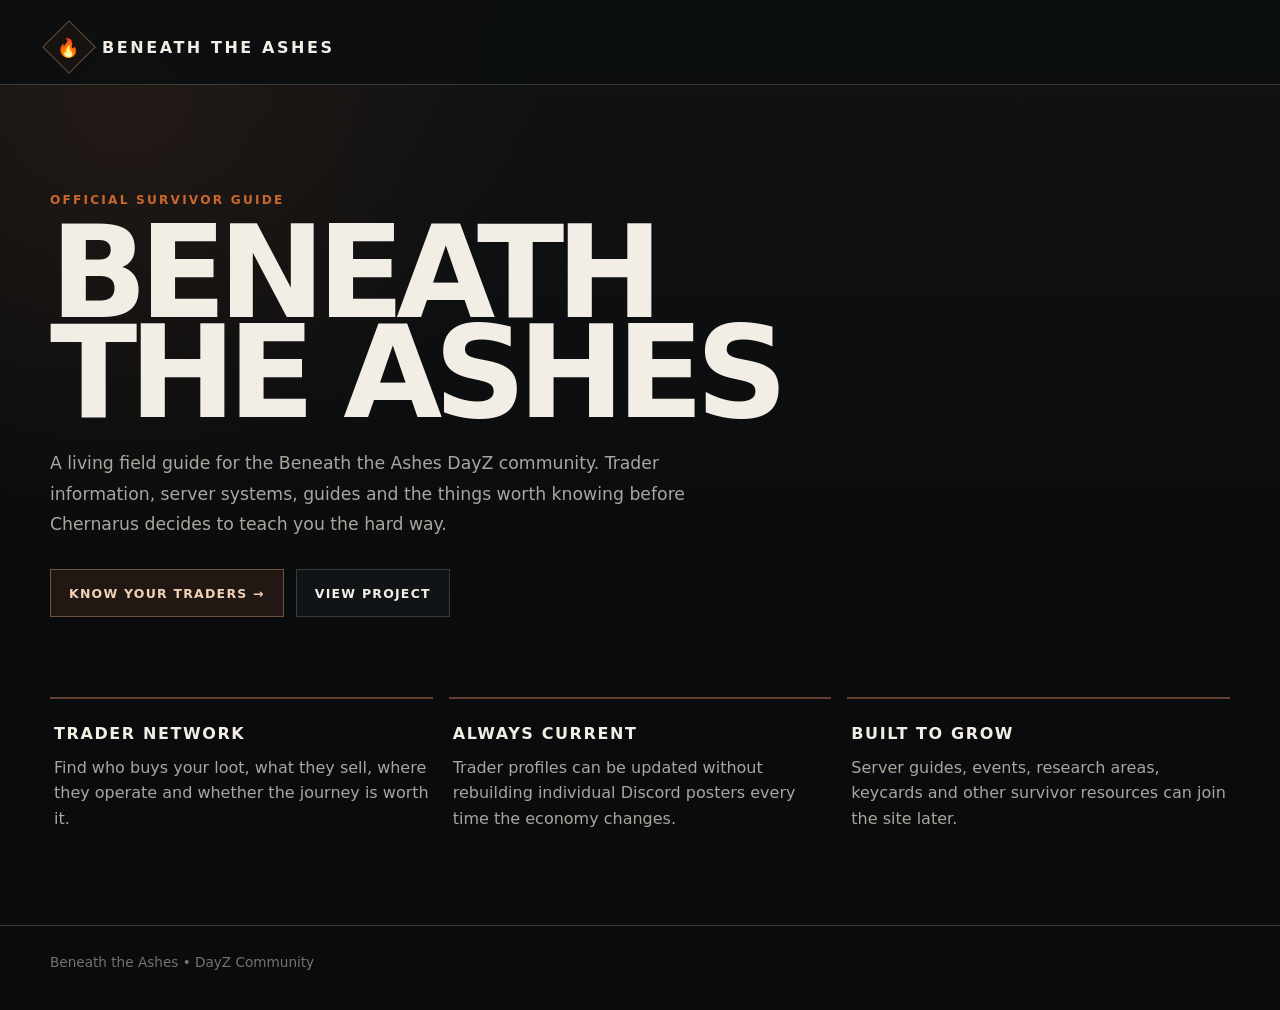
==== index.html @ 066f0cd7 "Add files via upload" ====
<!doctype html>
<html lang="en">
<head>
  <meta charset="utf-8">
  <meta name="viewport" content="width=device-width,initial-scale=1">
  <title>Beneath the Ashes | DayZ</title>
  <meta name="description" content="Official Beneath the Ashes DayZ survivor guide, trader network and server information.">
  <meta property="og:title" content="Beneath the Ashes | DayZ">
  <meta property="og:description" content="Survive. Explore. Trade. Welcome to Beneath the Ashes.">
  <meta property="og:type" content="website">
  <meta property="og:url" content="https://beneaththeashesdayz.github.io/">
  <link rel="stylesheet" href="./styles.css">
  <style>
    .home-hero{padding:92px 0 64px;min-height:68vh;display:flex;align-items:center}
    .home-hero h1{font-size:clamp(3.4rem,10vw,8rem);line-height:.78;margin:16px 0 26px;text-transform:uppercase;letter-spacing:-.065em;max-width:900px}
    .home-hero p{max-width:700px;color:var(--muted);font-size:1.08rem;line-height:1.75}
    .home-actions{display:flex;gap:12px;flex-wrap:wrap;margin-top:30px}
    .button{display:inline-flex;align-items:center;min-height:48px;padding:0 18px;border:1px solid #70513f;background:#211813;color:#f2d0b6;font-weight:900;text-transform:uppercase;letter-spacing:.1em;font-size:.78rem}
    .button.secondary{background:#111416;border-color:var(--line);color:var(--text)}
    .feature-row{display:grid;grid-template-columns:repeat(3,1fr);gap:16px;padding-bottom:72px}
    .feature{border-top:2px solid #63412e;padding:22px 4px;color:var(--muted);line-height:1.6}
    .feature strong{display:block;color:var(--text);text-transform:uppercase;letter-spacing:.1em;margin-bottom:8px}
    @media(max-width:720px){.feature-row{grid-template-columns:1fr}.home-hero{padding-top:64px}}
  </style>
</head>
<body>
<header><div class="wrap"><div class="brand"><div class="mark"><span>🔥</span></div><div>Beneath the Ashes</div></div></div></header>
<main class="wrap">
  <section class="home-hero">
    <div>
      <div class="kicker">Official Survivor Guide</div>
      <h1>Beneath<br>the Ashes</h1>
      <p>A living field guide for the Beneath the Ashes DayZ community. Trader information, server systems, guides and the things worth knowing before Chernarus decides to teach you the hard way.</p>
      <div class="home-actions">
        <a class="button" href="./traders/">Know Your Traders →</a>
        <a class="button secondary" href="https://github.com/beneaththeashesdayz/beneaththeashesdayz.github.io">View Project</a>
      </div>
    </div>
  </section>
  <section class="feature-row">
    <div class="feature"><strong>Trader Network</strong>Find who buys your loot, what they sell, where they operate and whether the journey is worth it.</div>
    <div class="feature"><strong>Always Current</strong>Trader profiles can be updated without rebuilding individual Discord posters every time the economy changes.</div>
    <div class="feature"><strong>Built to Grow</strong>Server guides, events, research areas, keycards and other survivor resources can join the site later.</div>
  </section>
</main>
<footer><div class="wrap">Beneath the Ashes • DayZ Community</div></footer>
</body>
</html>
---- styles.css ----
:root{
  --bg:#0b0d0e;--panel:#141719;--panel2:#1b1f21;--text:#f2eee5;--muted:#aaa69d;
  --ash:#6f6b63;--ember:#c9672d;--ember2:#8f3721;--line:#393b39;--green:#9eb98e;
}
*{box-sizing:border-box}
html{scroll-behavior:smooth}
body{margin:0;background:
radial-gradient(circle at 10% 10%,rgba(201,103,45,.10),transparent 26rem),
linear-gradient(180deg,#101214,#090b0c 60%);color:var(--text);
font-family:Inter,ui-sans-serif,system-ui,-apple-system,BlinkMacSystemFont,"Segoe UI",sans-serif;min-height:100vh}
a{color:inherit;text-decoration:none}
.wrap{width:min(1180px,calc(100% - 32px));margin:auto}
header{padding:28px 0 18px;border-bottom:1px solid var(--line);background:rgba(11,13,14,.86)}
.brand{display:flex;align-items:center;gap:14px;font-weight:900;letter-spacing:.16em;text-transform:uppercase}
.mark{width:38px;height:38px;border:1px solid #69513f;display:grid;place-items:center;transform:rotate(45deg);background:#161310}
.mark span{transform:rotate(-45deg);font-size:18px}
.kicker{color:var(--ember);font-size:.76rem;text-transform:uppercase;letter-spacing:.18em;font-weight:800}
.hero{padding:72px 0 38px}
.hero h1,.profile h1{font-size:clamp(2.5rem,8vw,6rem);line-height:.86;margin:12px 0;text-transform:uppercase;letter-spacing:-.05em}
.hero p{max-width:760px;color:var(--muted);font-size:1.05rem;line-height:1.7}
.toolbar{display:flex;gap:12px;flex-wrap:wrap;margin:28px 0}
input,select{background:#111416;color:var(--text);border:1px solid var(--line);padding:13px 14px;border-radius:4px;font:inherit;min-height:46px}
input{flex:1;min-width:220px}
.grid{display:grid;grid-template-columns:repeat(auto-fit,minmax(240px,1fr));gap:18px;padding-bottom:70px}
.card{border:1px solid var(--line);background:linear-gradient(180deg,#171a1c,#101214);position:relative;overflow:hidden;min-height:390px;transition:.18s ease}
.card:hover{transform:translateY(-3px);border-color:#70513f}
.card img{width:100%;height:220px;object-fit:cover;display:block;filter:saturate(.8) contrast(1.04)}
.card-body{padding:18px}
.card h2{margin:5px 0 2px;text-transform:uppercase;font-size:1.6rem;letter-spacing:.02em}
.meta{color:var(--muted);font-size:.88rem}
.chips{display:flex;gap:7px;flex-wrap:wrap;margin-top:14px}
.chip{border:1px solid #4b4540;color:#d8c4ad;background:#1d1815;padding:5px 8px;font-size:.72rem;text-transform:uppercase;letter-spacing:.08em}
.cta{display:inline-flex;margin-top:18px;color:#f0c7aa;font-weight:800;text-transform:uppercase;letter-spacing:.1em;font-size:.78rem}
.profile{padding:48px 0 72px}
.profile-top{display:grid;grid-template-columns:minmax(0,1.1fr) minmax(280px,.9fr);gap:36px;align-items:start}
.portrait{width:100%;aspect-ratio:4/5;object-fit:cover;border:1px solid var(--line);background:#111}
.location{font-size:1.1rem;color:#d8c4ad;margin:10px 0 24px}
.summary{color:var(--muted);line-height:1.7;font-size:1.02rem;max-width:700px}
.info-grid{display:grid;grid-template-columns:1fr 1fr;gap:16px;margin-top:30px}
.panel{border:1px solid var(--line);background:var(--panel);padding:22px}
.panel h3{margin:0 0 16px;text-transform:uppercase;letter-spacing:.12em;font-size:.9rem}
.panel.buy h3{color:#d6b28f}.panel.sell h3{color:#b8cfaa}
.panel ul{margin:0;padding-left:18px;line-height:1.75}
.notes{margin-top:16px}
.back{display:inline-block;margin-bottom:24px;color:#d9b18f;font-weight:800}
footer{border-top:1px solid var(--line);padding:28px 0 40px;color:#77736d;font-size:.85rem}
.empty{display:none;padding:30px;border:1px solid var(--line);color:var(--muted)}
@media(max-width:760px){.profile-top{grid-template-columns:1fr}.info-grid{grid-template-columns:1fr}.hero{padding-top:48px}}
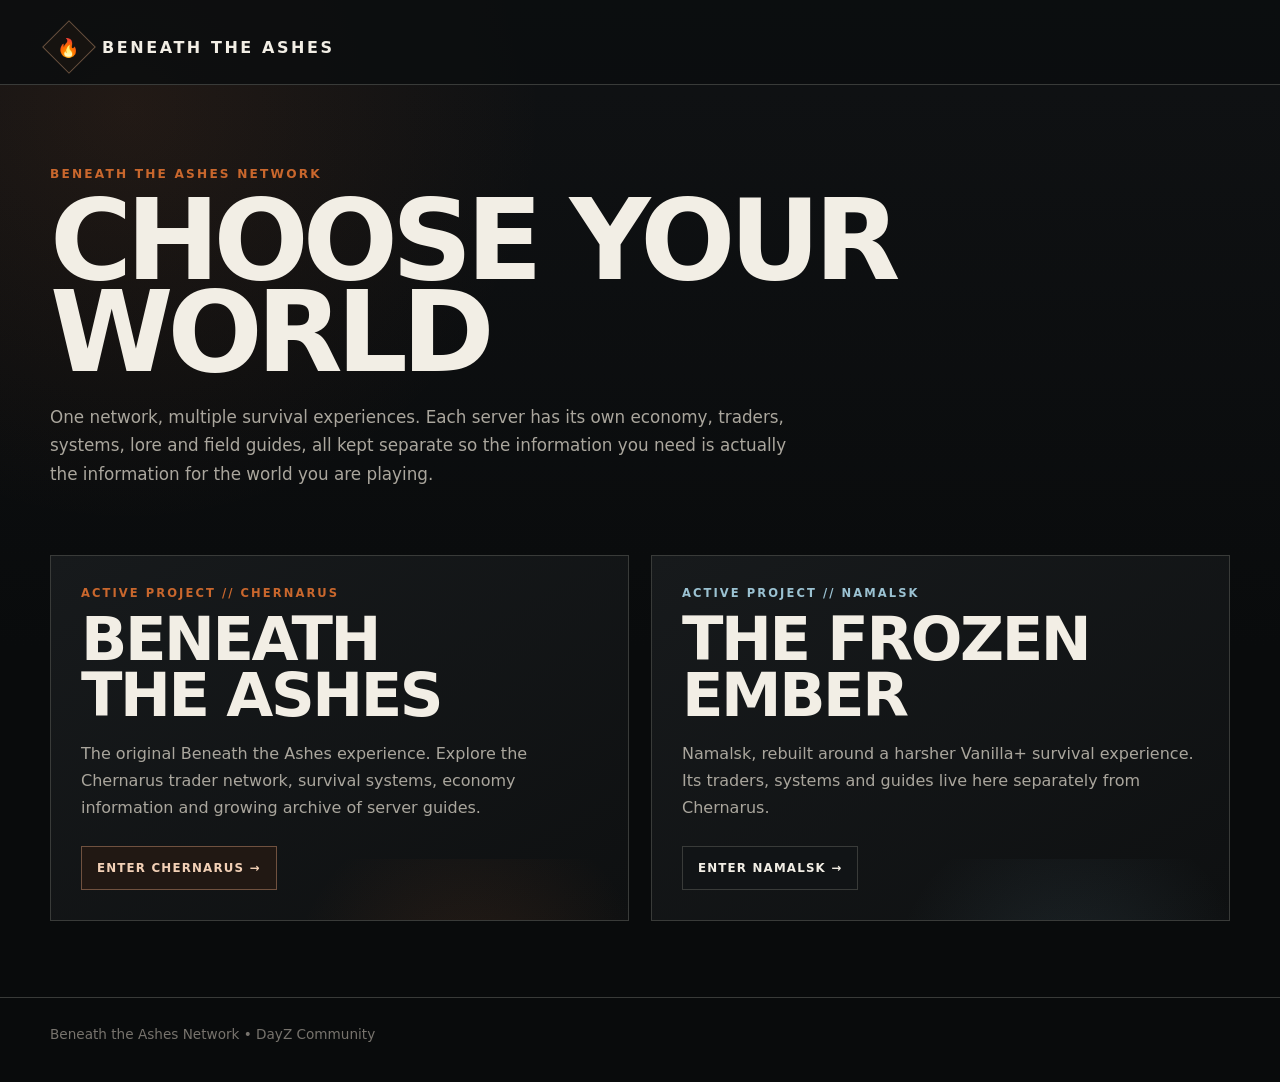
==== commit 788feb89: "Turn homepage into Beneath the Ashes network hub" ====
--- a/index.html
+++ b/index.html
@@ -3,46 +3,39 @@
 <head>
   <meta charset="utf-8">
   <meta name="viewport" content="width=device-width,initial-scale=1">
-  <title>Beneath the Ashes | DayZ</title>
-  <meta name="description" content="Official Beneath the Ashes DayZ survivor guide, trader network and server information.">
-  <meta property="og:title" content="Beneath the Ashes | DayZ">
-  <meta property="og:description" content="Survive. Explore. Trade. Welcome to Beneath the Ashes.">
+  <title>Beneath the Ashes Network | DayZ</title>
+  <meta name="description" content="The official Beneath the Ashes network hub for Chernarus, Namalsk and future DayZ projects.">
+  <meta property="og:title" content="Beneath the Ashes Network">
+  <meta property="og:description" content="Choose your world. Find the guides, traders and systems that belong to it.">
   <meta property="og:type" content="website">
   <meta property="og:url" content="https://beneaththeashesdayz.github.io/">
   <link rel="stylesheet" href="./styles.css">
-  <style>
-    .home-hero{padding:92px 0 64px;min-height:68vh;display:flex;align-items:center}
-    .home-hero h1{font-size:clamp(3.4rem,10vw,8rem);line-height:.78;margin:16px 0 26px;text-transform:uppercase;letter-spacing:-.065em;max-width:900px}
-    .home-hero p{max-width:700px;color:var(--muted);font-size:1.08rem;line-height:1.75}
-    .home-actions{display:flex;gap:12px;flex-wrap:wrap;margin-top:30px}
-    .button{display:inline-flex;align-items:center;min-height:48px;padding:0 18px;border:1px solid #70513f;background:#211813;color:#f2d0b6;font-weight:900;text-transform:uppercase;letter-spacing:.1em;font-size:.78rem}
-    .button.secondary{background:#111416;border-color:var(--line);color:var(--text)}
-    .feature-row{display:grid;grid-template-columns:repeat(3,1fr);gap:16px;padding-bottom:72px}
-    .feature{border-top:2px solid #63412e;padding:22px 4px;color:var(--muted);line-height:1.6}
-    .feature strong{display:block;color:var(--text);text-transform:uppercase;letter-spacing:.1em;margin-bottom:8px}
-    @media(max-width:720px){.feature-row{grid-template-columns:1fr}.home-hero{padding-top:64px}}
-  </style>
 </head>
 <body>
 <header><div class="wrap"><div class="brand"><div class="mark"><span>🔥</span></div><div>Beneath the Ashes</div></div></div></header>
 <main class="wrap">
-  <section class="home-hero">
-    <div>
-      <div class="kicker">Official Survivor Guide</div>
-      <h1>Beneath<br>the Ashes</h1>
-      <p>A living field guide for the Beneath the Ashes DayZ community. Trader information, server systems, guides and the things worth knowing before Chernarus decides to teach you the hard way.</p>
-      <div class="home-actions">
-        <a class="button" href="./traders/">Know Your Traders →</a>
-        <a class="button secondary" href="https://github.com/beneaththeashesdayz/beneaththeashesdayz.github.io">View Project</a>
-      </div>
-    </div>
+  <section class="project-hero">
+    <div class="kicker">Beneath the Ashes Network</div>
+    <h1>Choose Your<br>World</h1>
+    <p>One network, multiple survival experiences. Each server has its own economy, traders, systems, lore and field guides, all kept separate so the information you need is actually the information for the world you are playing.</p>
   </section>
-  <section class="feature-row">
-    <div class="feature"><strong>Trader Network</strong>Find who buys your loot, what they sell, where they operate and whether the journey is worth it.</div>
-    <div class="feature"><strong>Always Current</strong>Trader profiles can be updated without rebuilding individual Discord posters every time the economy changes.</div>
-    <div class="feature"><strong>Built to Grow</strong>Server guides, events, research areas, keycards and other survivor resources can join the site later.</div>
+
+  <section class="project-grid">
+    <a class="project-card" href="./chernarus/">
+      <div class="project-label">Active Project // Chernarus</div>
+      <h2>Beneath<br>the Ashes</h2>
+      <p>The original Beneath the Ashes experience. Explore the Chernarus trader network, survival systems, economy information and growing archive of server guides.</p>
+      <div class="project-links"><span class="button">Enter Chernarus →</span></div>
+    </a>
+
+    <a class="project-card frozen" href="./namalsk/">
+      <div class="project-label">Active Project // Namalsk</div>
+      <h2>The Frozen<br>Ember</h2>
+      <p>Namalsk, rebuilt around a harsher Vanilla+ survival experience. Its traders, systems and guides live here separately from Chernarus.</p>
+      <div class="project-links"><span class="button secondary">Enter Namalsk →</span></div>
+    </a>
   </section>
 </main>
-<footer><div class="wrap">Beneath the Ashes • DayZ Community</div></footer>
+<footer><div class="wrap">Beneath the Ashes Network • DayZ Community</div></footer>
 </body>
 </html>
--- a/styles.css
+++ b/styles.css
@@ -24,17 +24,29 @@
 .grid{display:grid;grid-template-columns:repeat(auto-fit,minmax(240px,1fr));gap:18px;padding-bottom:70px}
 .card{border:1px solid var(--line);background:linear-gradient(180deg,#171a1c,#101214);position:relative;overflow:hidden;min-height:390px;transition:.18s ease}
 .card:hover{transform:translateY(-3px);border-color:#70513f}
-.card img{width:100%;height:220px;object-fit:cover;display:block;filter:saturate(.8) contrast(1.04)}
+.card img{width:100%;height:280px;object-fit:cover;object-position:center top;display:block;filter:saturate(.86) contrast(1.04)}
 .card-body{padding:18px}
 .card h2{margin:5px 0 2px;text-transform:uppercase;font-size:1.6rem;letter-spacing:.02em}
 .meta{color:var(--muted);font-size:.88rem}
 .chips{display:flex;gap:7px;flex-wrap:wrap;margin-top:14px}
 .chip{border:1px solid #4b4540;color:#d8c4ad;background:#1d1815;padding:5px 8px;font-size:.72rem;text-transform:uppercase;letter-spacing:.08em}
+.currency-line,.card-currency{display:flex;align-items:center;gap:9px;flex-wrap:wrap}
+.currency-line{margin:0 0 18px}
+.card-currency{margin-top:12px}
+.currency-label{color:#8f8a82;font-size:.67rem;font-weight:800;letter-spacing:.14em;text-transform:uppercase}
+.currency-badge{display:inline-flex;align-items:center;gap:5px;border:1px solid;padding:5px 9px;font-size:.72rem;font-weight:800;letter-spacing:.08em;text-transform:uppercase}
+.currency-usd{color:#c9ddb9;background:#151d14;border-color:#40543b}
+.currency-zombie{color:#d5bfdf;background:#1d161f;border-color:#5a405f}
 .cta{display:inline-flex;margin-top:18px;color:#f0c7aa;font-weight:800;text-transform:uppercase;letter-spacing:.1em;font-size:.78rem}
 .profile{padding:48px 0 72px}
 .profile-top{display:grid;grid-template-columns:minmax(0,1.1fr) minmax(280px,.9fr);gap:36px;align-items:start}
-.portrait{width:100%;aspect-ratio:4/5;object-fit:cover;border:1px solid var(--line);background:#111}
-.location{font-size:1.1rem;color:#d8c4ad;margin:10px 0 24px}
+.portrait{width:100%;aspect-ratio:4/5;object-fit:cover;object-position:center top;border:1px solid var(--line);background:#111}
+.portrait-frame{width:100%;overflow:hidden;border:1px solid var(--line);background:#111}
+.portrait-frame .portrait{border:0;display:block}
+.profile-top-gabi{grid-template-columns:minmax(0,1.18fr) minmax(300px,.82fr);gap:32px}
+.portrait-frame-gabi{aspect-ratio:4/4.35;max-height:575px}
+.portrait-gabi{width:100%;height:100%;aspect-ratio:auto;object-fit:cover;object-position:center top;transform:scale(1.01)}
+.location{font-size:1.1rem;color:#d8c4ad;margin:10px 0 12px}
 .summary{color:var(--muted);line-height:1.7;font-size:1.02rem;max-width:700px}
 .info-grid{display:grid;grid-template-columns:1fr 1fr;gap:16px;margin-top:30px}
 .panel{border:1px solid var(--line);background:var(--panel);padding:22px}
@@ -42,7 +54,37 @@
 .panel.buy h3{color:#d6b28f}.panel.sell h3{color:#b8cfaa}
 .panel ul{margin:0;padding-left:18px;line-height:1.75}
 .notes{margin-top:16px}
+.lore{position:relative;margin-top:28px;padding:26px 28px 28px 32px;border-color:#4b4038;background:linear-gradient(135deg,rgba(201,103,45,.075),rgba(20,23,25,.96) 34%);overflow:hidden}
+.lore:before{content:"";position:absolute;left:0;top:0;bottom:0;width:3px;background:linear-gradient(180deg,var(--ember),var(--ember2))}
+.lore:after{content:"ARCHIVE";position:absolute;right:18px;top:12px;color:rgba(201,103,45,.055);font-size:3.5rem;font-weight:900;letter-spacing:.08em;pointer-events:none}
+.lore-eyebrow{position:relative;z-index:1;margin-bottom:7px;color:var(--ember);font-size:.68rem;font-weight:800;letter-spacing:.2em;text-transform:uppercase}
+.lore h3{position:relative;z-index:1;margin-bottom:20px;color:#e1c1a8}
+.lore p{position:relative;z-index:1;margin:0 0 15px;color:#c6c1b8;line-height:1.72}
+.lore p:last-child{margin-bottom:0}
+.lore strong{color:#f1e7dc}
+.lore-closing{padding-top:4px;color:#d9c8b8!important}
 .back{display:inline-block;margin-bottom:24px;color:#d9b18f;font-weight:800}
+.project-hero{padding:82px 0 42px}
+.project-hero h1{font-size:clamp(3rem,9vw,7rem);line-height:.82;margin:14px 0 24px;text-transform:uppercase;letter-spacing:-.055em}
+.project-hero p{max-width:760px;color:var(--muted);font-size:1.05rem;line-height:1.7}
+.project-grid{display:grid;grid-template-columns:repeat(2,minmax(0,1fr));gap:22px;padding:8px 0 76px}
+.project-card{position:relative;min-height:330px;border:1px solid var(--line);background:linear-gradient(150deg,#171a1c,#0e1011);padding:30px;overflow:hidden;transition:.18s ease}
+.project-card:hover{transform:translateY(-3px);border-color:#70513f}
+.project-card:after{content:"";position:absolute;inset:auto -15% -55% 30%;height:260px;background:radial-gradient(circle,rgba(201,103,45,.13),transparent 65%);pointer-events:none}
+.project-card.frozen:after{background:radial-gradient(circle,rgba(122,168,190,.13),transparent 65%)}
+.project-label{color:var(--ember);font-size:.72rem;text-transform:uppercase;letter-spacing:.18em;font-weight:800}
+.project-card.frozen .project-label{color:#9bc2d2}
+.project-card h2{margin:12px 0 10px;font-size:clamp(2rem,5vw,3.8rem);line-height:.92;text-transform:uppercase;letter-spacing:-.04em}
+.project-card p{max-width:520px;color:var(--muted);line-height:1.7}
+.project-links{display:flex;gap:10px;flex-wrap:wrap;margin-top:24px}
+.button{display:inline-flex;align-items:center;min-height:44px;padding:0 15px;border:1px solid #70513f;background:#211813;color:#f2d0b6;font-weight:900;text-transform:uppercase;letter-spacing:.1em;font-size:.74rem}
+.button.secondary{background:#111416;border-color:var(--line);color:var(--text)}
+.section-nav{display:flex;gap:10px;flex-wrap:wrap;margin:24px 0 0}
+.section-nav a{border:1px solid var(--line);background:#111416;padding:10px 12px;color:#d5d0c8;font-size:.76rem;font-weight:800;text-transform:uppercase;letter-spacing:.08em}
+.section-nav a:hover{border-color:#70513f;color:#f0c7aa}
+.world-tag{display:inline-flex;margin-bottom:18px;padding:6px 9px;border:1px solid #5a4638;background:#1c1714;color:#deb899;font-size:.68rem;font-weight:800;letter-spacing:.14em;text-transform:uppercase}
+.world-tag.frozen{border-color:#40545f;background:#131a1d;color:#a9cad8}
+.coming-soon{border:1px dashed #465158;background:rgba(19,26,29,.6);padding:22px;color:#9fb4bd;line-height:1.7;margin-top:28px}
 footer{border-top:1px solid var(--line);padding:28px 0 40px;color:#77736d;font-size:.85rem}
 .empty{display:none;padding:30px;border:1px solid var(--line);color:var(--muted)}
-@media(max-width:760px){.profile-top{grid-template-columns:1fr}.info-grid{grid-template-columns:1fr}.hero{padding-top:48px}}
+@media(max-width:760px){.profile-top,.profile-top-gabi{grid-template-columns:1fr}.info-grid{grid-template-columns:1fr}.hero{padding-top:48px}.portrait-frame-gabi{max-height:none;aspect-ratio:4/4.35}.lore{padding:24px 22px 24px 26px}.lore:after{font-size:2.5rem}.project-grid{grid-template-columns:1fr}.project-hero{padding-top:58px}}
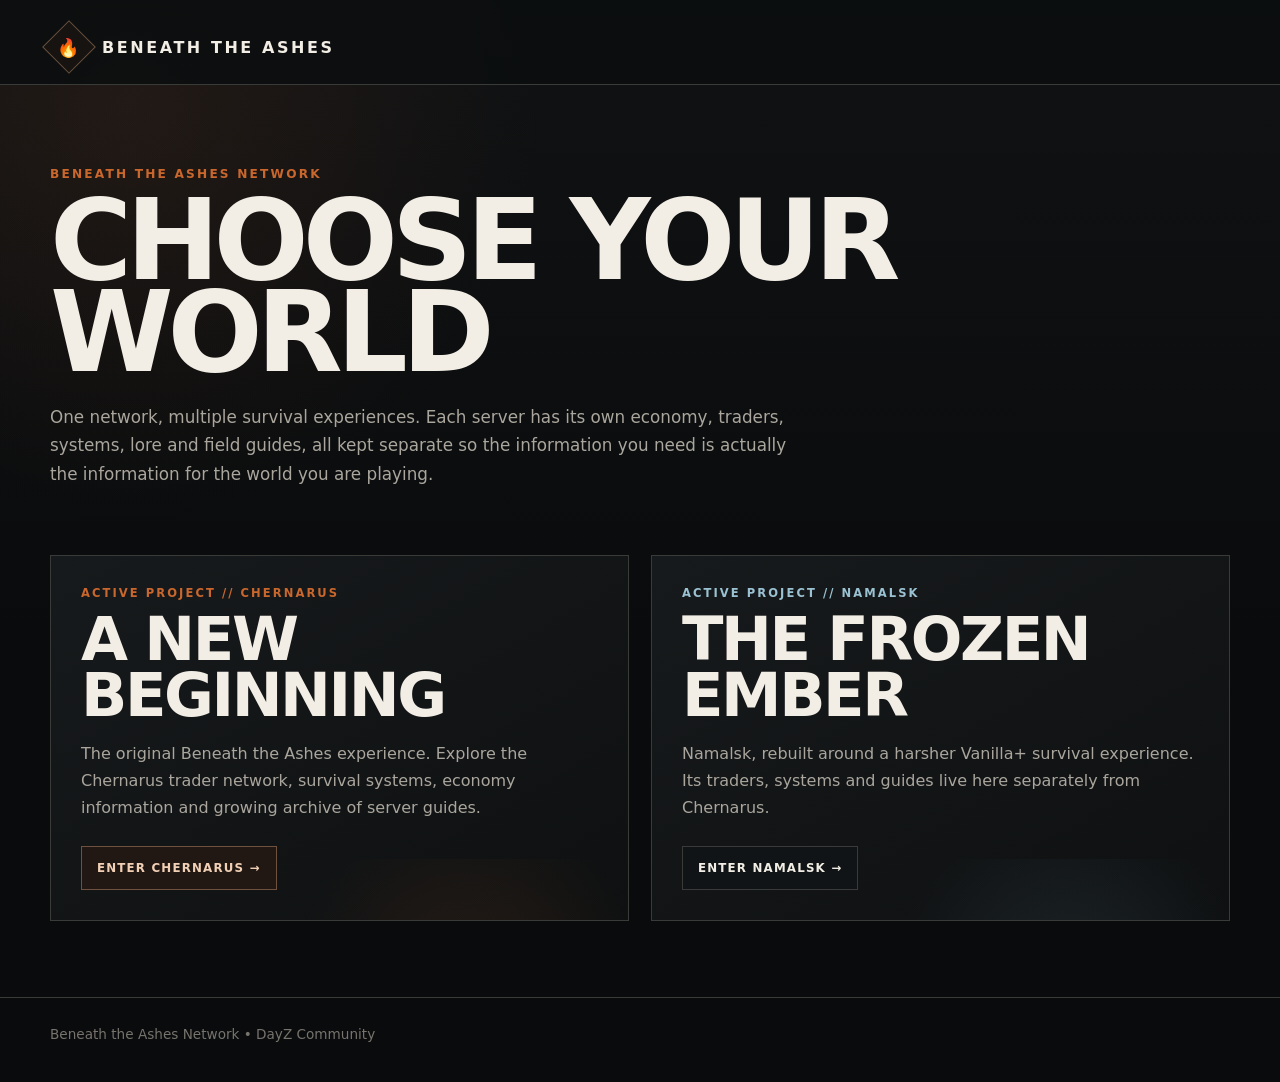
==== commit cdcb39e2: "Rename Chernarus project to A New Beginning" ====
--- a/index.html
+++ b/index.html
@@ -23,7 +23,7 @@
   <section class="project-grid">
     <a class="project-card" href="./chernarus/">
       <div class="project-label">Active Project // Chernarus</div>
-      <h2>Beneath<br>the Ashes</h2>
+      <h2>A New<br>Beginning</h2>
       <p>The original Beneath the Ashes experience. Explore the Chernarus trader network, survival systems, economy information and growing archive of server guides.</p>
       <div class="project-links"><span class="button">Enter Chernarus →</span></div>
     </a>
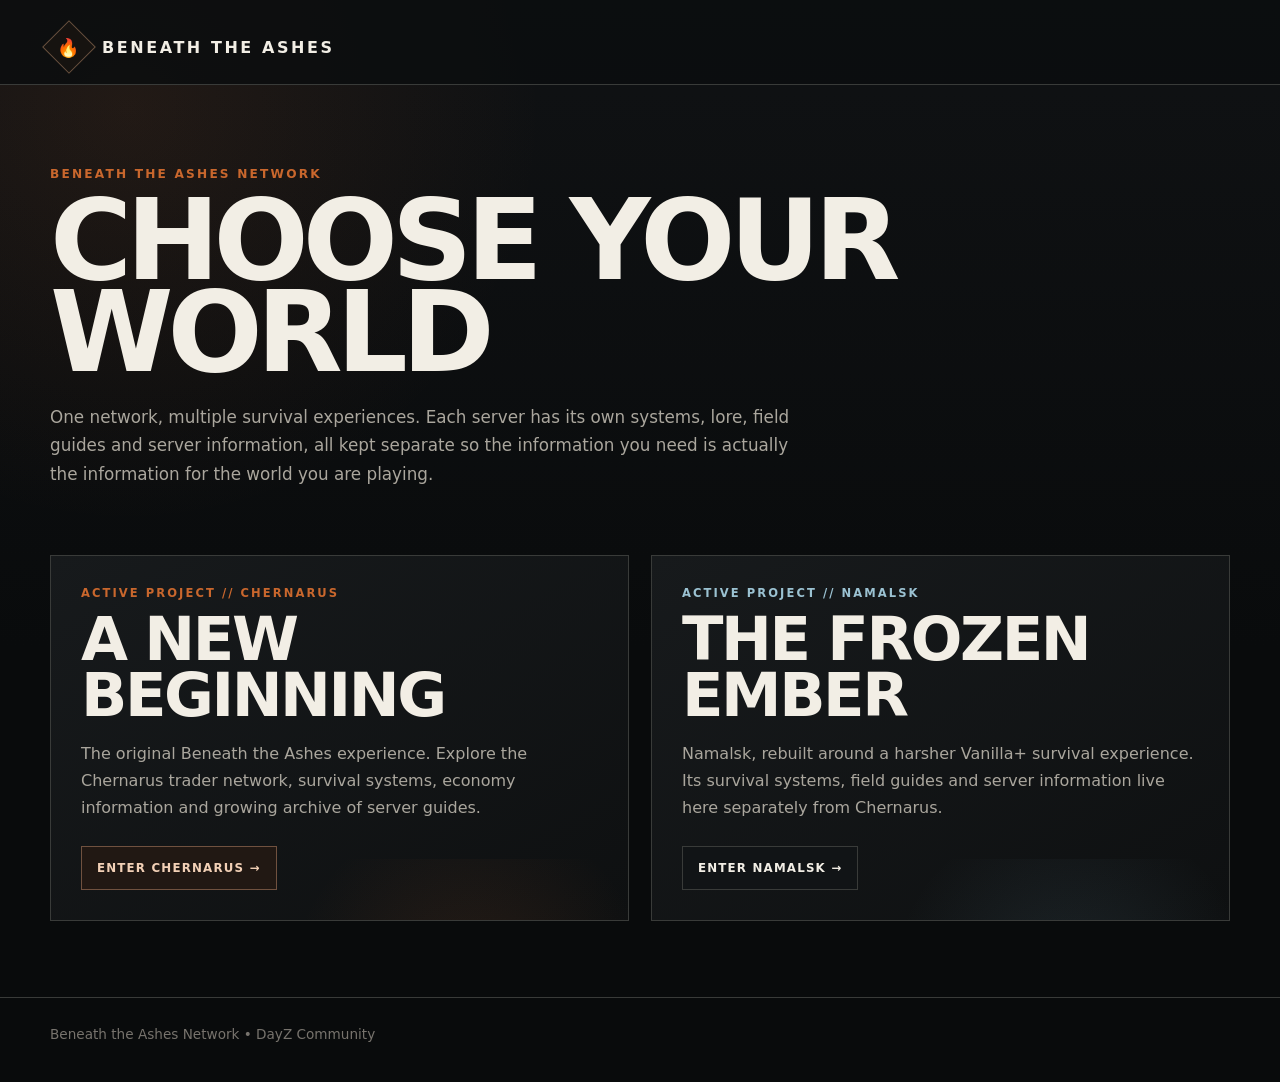
==== commit 8327fac8: "Clarify Namalsk has no trader network" ====
--- a/index.html
+++ b/index.html
@@ -6,7 +6,7 @@
   <title>Beneath the Ashes Network | DayZ</title>
   <meta name="description" content="The official Beneath the Ashes network hub for Chernarus, Namalsk and future DayZ projects.">
   <meta property="og:title" content="Beneath the Ashes Network">
-  <meta property="og:description" content="Choose your world. Find the guides, traders and systems that belong to it.">
+  <meta property="og:description" content="Choose your world. Find the guides, systems and server information that belong to it.">
   <meta property="og:type" content="website">
   <meta property="og:url" content="https://beneaththeashesdayz.github.io/">
   <link rel="stylesheet" href="./styles.css">
@@ -17,7 +17,7 @@
   <section class="project-hero">
     <div class="kicker">Beneath the Ashes Network</div>
     <h1>Choose Your<br>World</h1>
-    <p>One network, multiple survival experiences. Each server has its own economy, traders, systems, lore and field guides, all kept separate so the information you need is actually the information for the world you are playing.</p>
+    <p>One network, multiple survival experiences. Each server has its own systems, lore, field guides and server information, all kept separate so the information you need is actually the information for the world you are playing.</p>
   </section>
 
   <section class="project-grid">
@@ -31,7 +31,7 @@
     <a class="project-card frozen" href="./namalsk/">
       <div class="project-label">Active Project // Namalsk</div>
       <h2>The Frozen<br>Ember</h2>
-      <p>Namalsk, rebuilt around a harsher Vanilla+ survival experience. Its traders, systems and guides live here separately from Chernarus.</p>
+      <p>Namalsk, rebuilt around a harsher Vanilla+ survival experience. Its survival systems, field guides and server information live here separately from Chernarus.</p>
       <div class="project-links"><span class="button secondary">Enter Namalsk →</span></div>
     </a>
   </section>
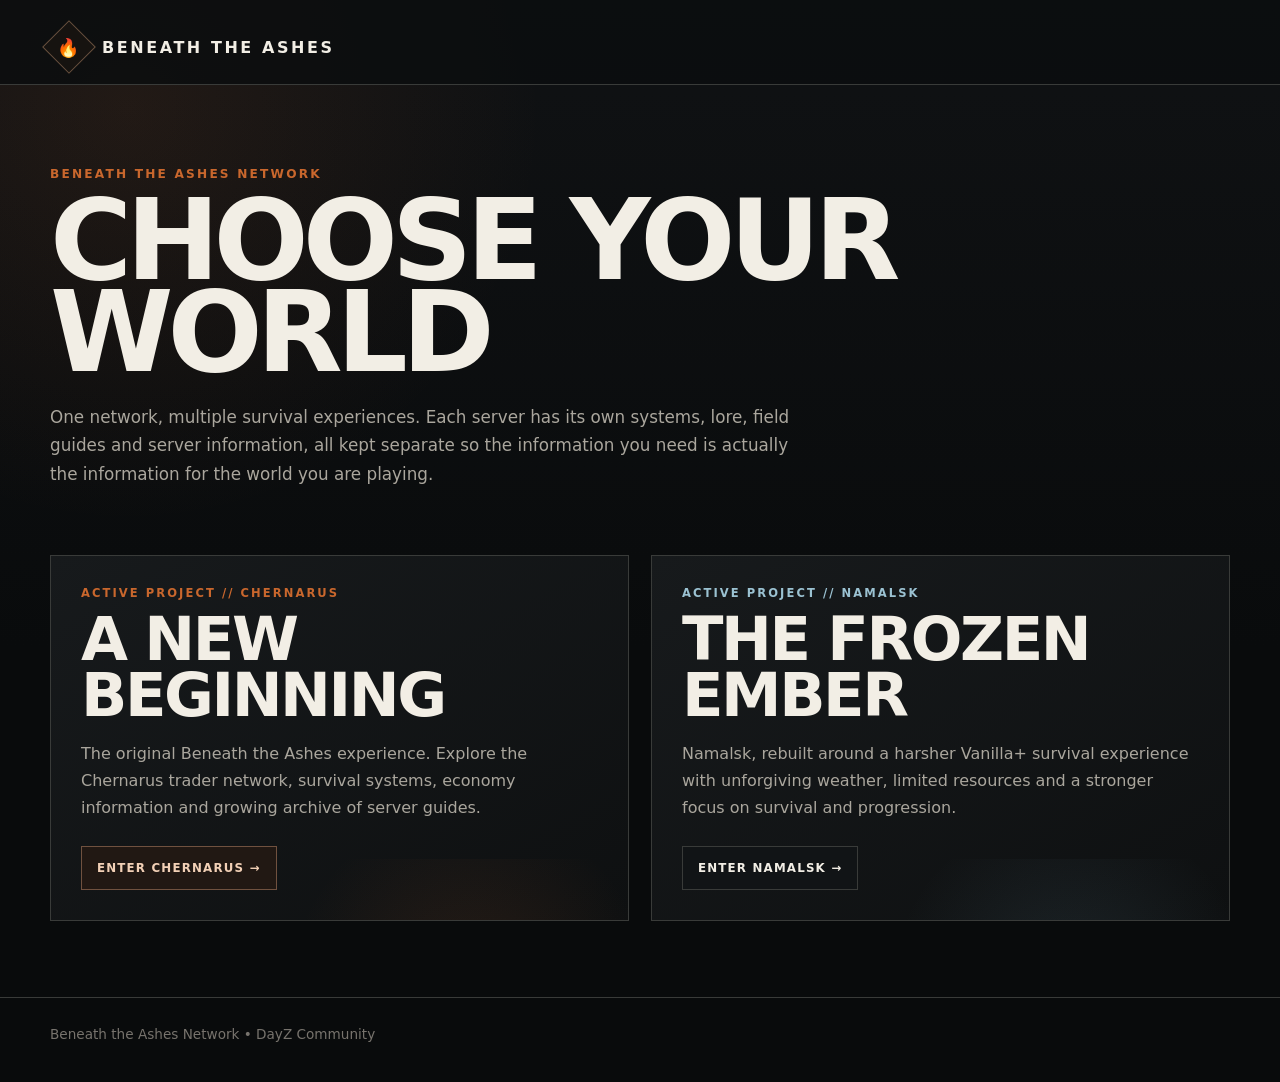
==== commit a1478e6f: "Refine Namalsk homepage description" ====
--- a/index.html
+++ b/index.html
@@ -31,7 +31,7 @@
     <a class="project-card frozen" href="./namalsk/">
       <div class="project-label">Active Project // Namalsk</div>
       <h2>The Frozen<br>Ember</h2>
-      <p>Namalsk, rebuilt around a harsher Vanilla+ survival experience. Its survival systems, field guides and server information live here separately from Chernarus.</p>
+      <p>Namalsk, rebuilt around a harsher Vanilla+ survival experience with unforgiving weather, limited resources and a stronger focus on survival and progression.</p>
       <div class="project-links"><span class="button secondary">Enter Namalsk →</span></div>
     </a>
   </section>
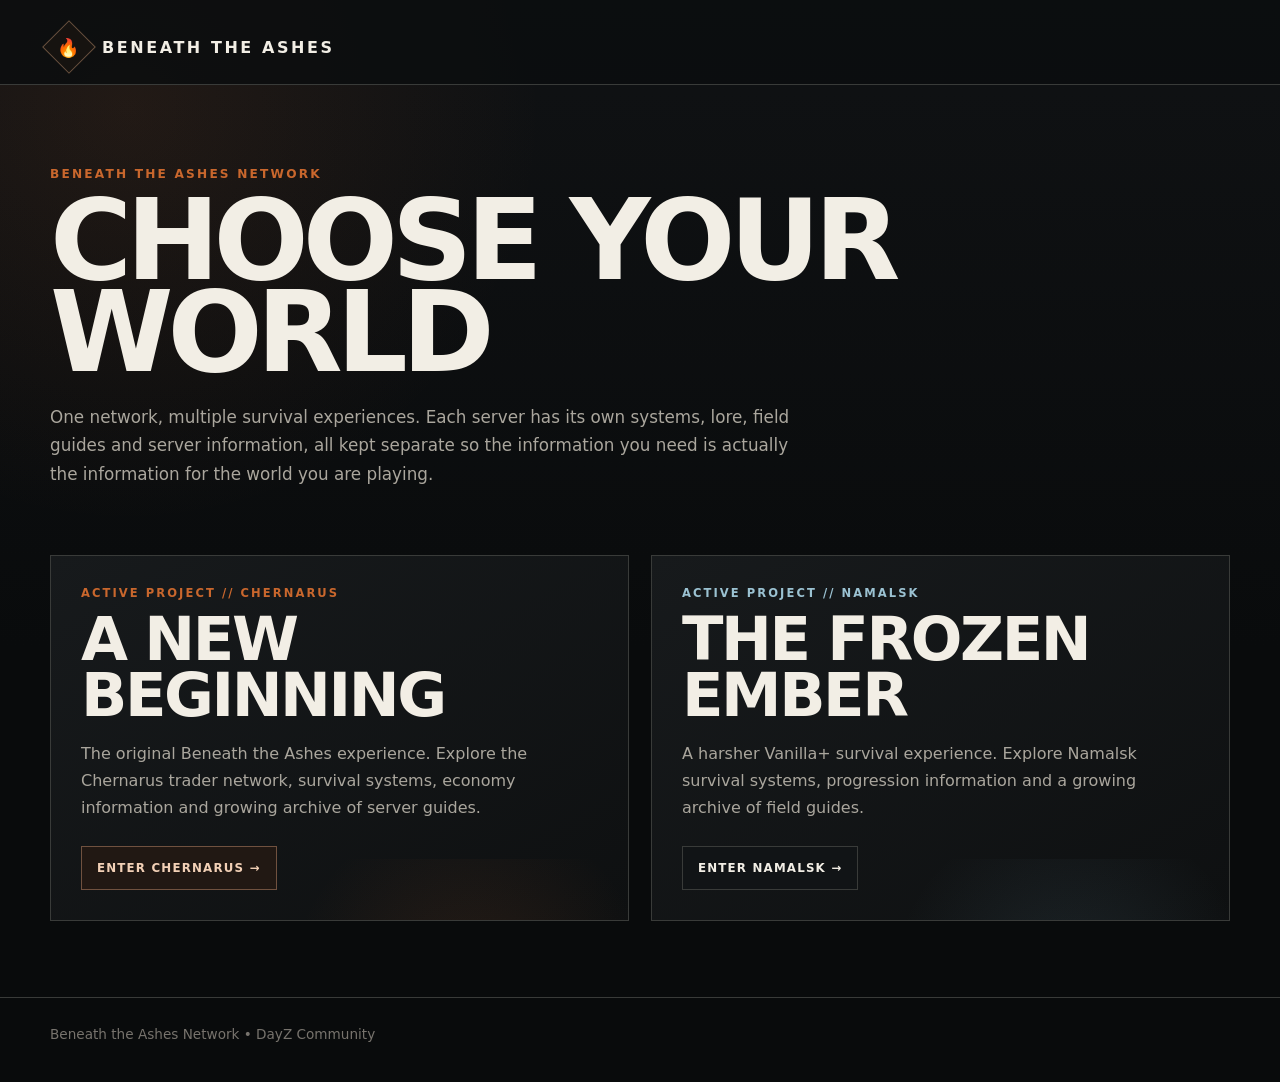
==== commit c279365e: "Refine Namalsk homepage project description" ====
--- a/index.html
+++ b/index.html
@@ -31,7 +31,7 @@
     <a class="project-card frozen" href="./namalsk/">
       <div class="project-label">Active Project // Namalsk</div>
       <h2>The Frozen<br>Ember</h2>
-      <p>Namalsk, rebuilt around a harsher Vanilla+ survival experience with unforgiving weather, limited resources and a stronger focus on survival and progression.</p>
+      <p>A harsher Vanilla+ survival experience. Explore Namalsk survival systems, progression information and a growing archive of field guides.</p>
       <div class="project-links"><span class="button secondary">Enter Namalsk →</span></div>
     </a>
   </section>
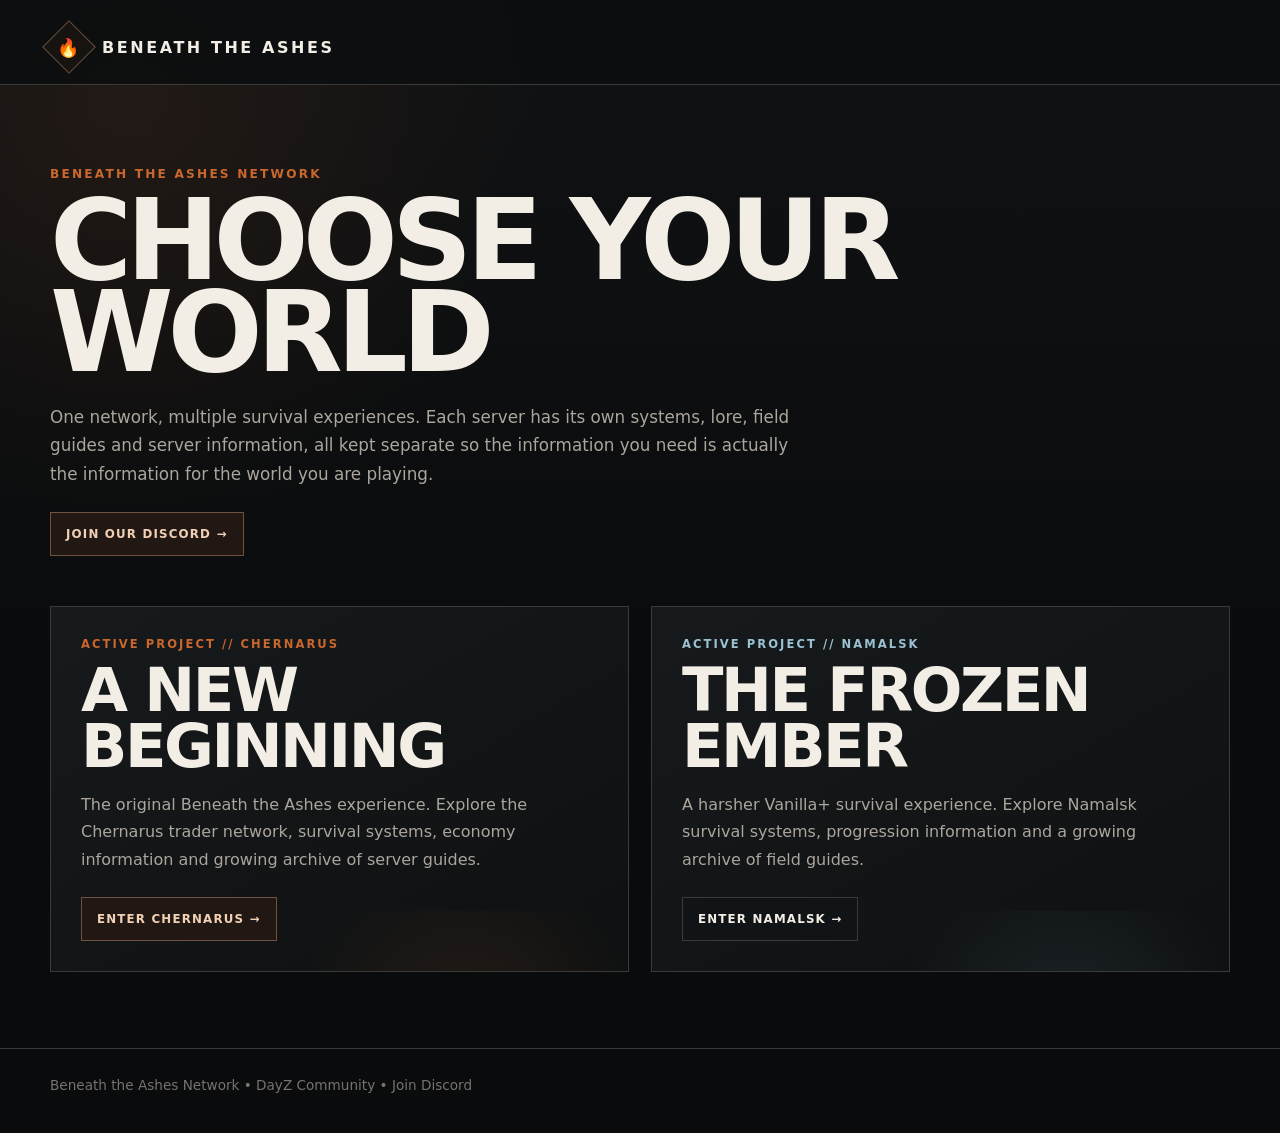
==== commit a27203e6: "Add Discord community link to homepage" ====
--- a/index.html
+++ b/index.html
@@ -18,6 +18,7 @@
     <div class="kicker">Beneath the Ashes Network</div>
     <h1>Choose Your<br>World</h1>
     <p>One network, multiple survival experiences. Each server has its own systems, lore, field guides and server information, all kept separate so the information you need is actually the information for the world you are playing.</p>
+    <div class="project-links"><a class="button" href="https://discord.gg/NpwumFFzFy" target="_blank" rel="noopener noreferrer">Join Our Discord →</a></div>
   </section>
 
   <section class="project-grid">
@@ -36,6 +37,6 @@
     </a>
   </section>
 </main>
-<footer><div class="wrap">Beneath the Ashes Network • DayZ Community</div></footer>
+<footer><div class="wrap">Beneath the Ashes Network • DayZ Community • <a href="https://discord.gg/NpwumFFzFy" target="_blank" rel="noopener noreferrer">Join Discord</a></div></footer>
 </body>
 </html>
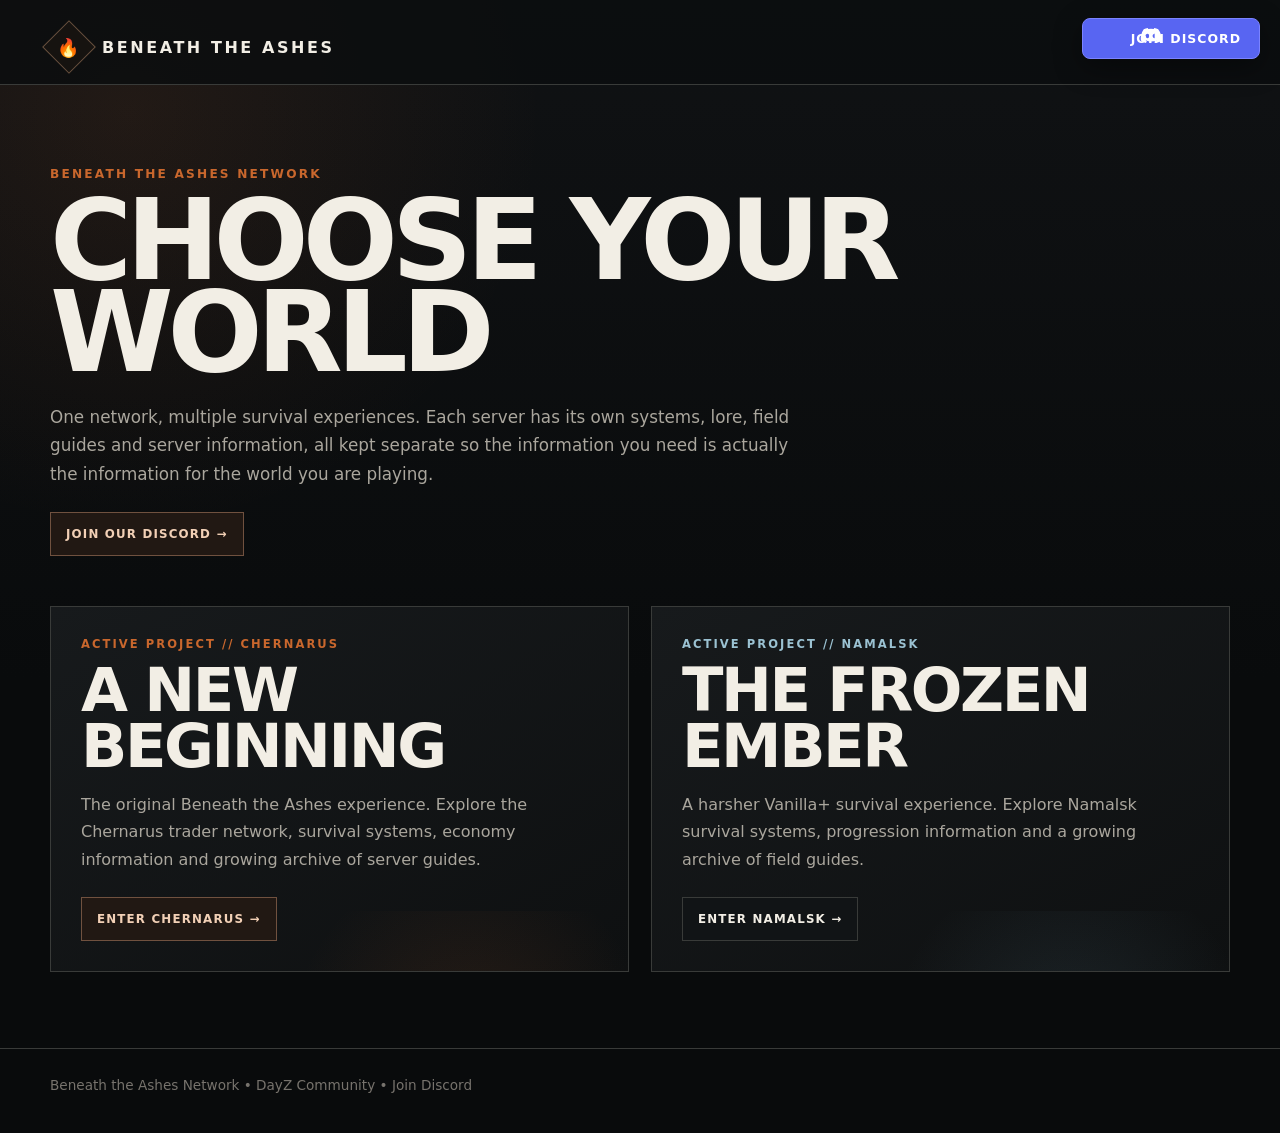
==== commit b7186874: "Use real persistent Discord button on homepage" ====
--- a/index.html
+++ b/index.html
@@ -38,5 +38,6 @@
   </section>
 </main>
 <footer><div class="wrap">Beneath the Ashes Network • DayZ Community • <a href="https://discord.gg/NpwumFFzFy" target="_blank" rel="noopener noreferrer">Join Discord</a></div></footer>
+<script src="https://beneaththeashesdayz.github.io/site.js"></script>
 </body>
 </html>
--- a/styles.css
+++ b/styles.css
@@ -14,6 +14,10 @@
 .brand{display:flex;align-items:center;gap:14px;font-weight:900;letter-spacing:.16em;text-transform:uppercase}
 .mark{width:38px;height:38px;border:1px solid #69513f;display:grid;place-items:center;transform:rotate(45deg);background:#161310}
 .mark span{transform:rotate(-45deg);font-size:18px}
+body:after{content:"Join Discord";position:fixed;z-index:9998;top:18px;right:20px;padding:12px 18px 12px 48px;border:1px solid #7b83ff;border-radius:8px;background:#5865F2;color:#fff;font-size:.78rem;font-weight:900;letter-spacing:.08em;text-transform:uppercase;box-shadow:0 8px 28px rgba(0,0,0,.38);pointer-events:none}
+body:before{content:"";position:fixed;z-index:9999;top:28px;right:119px;width:22px;height:17px;background:#fff;clip-path:path("M19.27 1.33A16.2 16.2 0 0 0 15.23 0l-.5 1.02a14.7 14.7 0 0 0-5.46 0L8.77 0a16.3 16.3 0 0 0-4.05 1.34C2.16 5.16 1.47 8.88 1.82 12.55a16.4 16.4 0 0 0 4.96 2.5l1.2-1.64a10.4 10.4 0 0 1-1.88-.9l.46-.35c3.63 1.68 7.56 1.68 11.14 0l.47.35c-.6.36-1.23.66-1.88.9l1.2 1.64a16.3 16.3 0 0 0 4.95-2.5c.42-4.25-.72-7.94-3.27-11.22ZM8.42 10.3c-1.08 0-1.97-1-1.97-2.22s.87-2.22 1.97-2.22 1.99 1 1.97 2.22c0 1.22-.87 2.22-1.97 2.22Zm7.16 0c-1.08 0-1.97-1-1.97-2.22s.87-2.22 1.97-2.22 1.99 1 1.97 2.22c0 1.22-.87 2.22-1.97 2.22Z");pointer-events:none}
+body{padding-top:0}
+body > header:after{content:"";position:fixed;z-index:10000;top:18px;right:20px;width:154px;height:42px;cursor:pointer}
 .kicker{color:var(--ember);font-size:.76rem;text-transform:uppercase;letter-spacing:.18em;font-weight:800}
 .hero{padding:72px 0 38px}
 .hero h1,.profile h1{font-size:clamp(2.5rem,8vw,6rem);line-height:.86;margin:12px 0;text-transform:uppercase;letter-spacing:-.05em}
@@ -87,4 +91,4 @@
 .coming-soon{border:1px dashed #465158;background:rgba(19,26,29,.6);padding:22px;color:#9fb4bd;line-height:1.7;margin-top:28px}
 footer{border-top:1px solid var(--line);padding:28px 0 40px;color:#77736d;font-size:.85rem}
 .empty{display:none;padding:30px;border:1px solid var(--line);color:var(--muted)}
-@media(max-width:760px){.profile-top,.profile-top-gabi{grid-template-columns:1fr}.info-grid{grid-template-columns:1fr}.hero{padding-top:48px}.portrait-frame-gabi{max-height:none;aspect-ratio:4/4.35}.lore{padding:24px 22px 24px 26px}.lore:after{font-size:2.5rem}.project-grid{grid-template-columns:1fr}.project-hero{padding-top:58px}}
+@media(max-width:760px){.profile-top,.profile-top-gabi{grid-template-columns:1fr}.info-grid{grid-template-columns:1fr}.hero{padding-top:48px}.portrait-frame-gabi{max-height:none;aspect-ratio:4/4.35}.lore{padding:24px 22px 24px 26px}.lore:after{font-size:2.5rem}.project-grid{grid-template-columns:1fr}.project-hero{padding-top:58px}body:after{top:12px;right:12px;padding:10px 12px 10px 38px;font-size:.66rem}body:before{top:20px;right:99px;width:18px;height:14px}}
